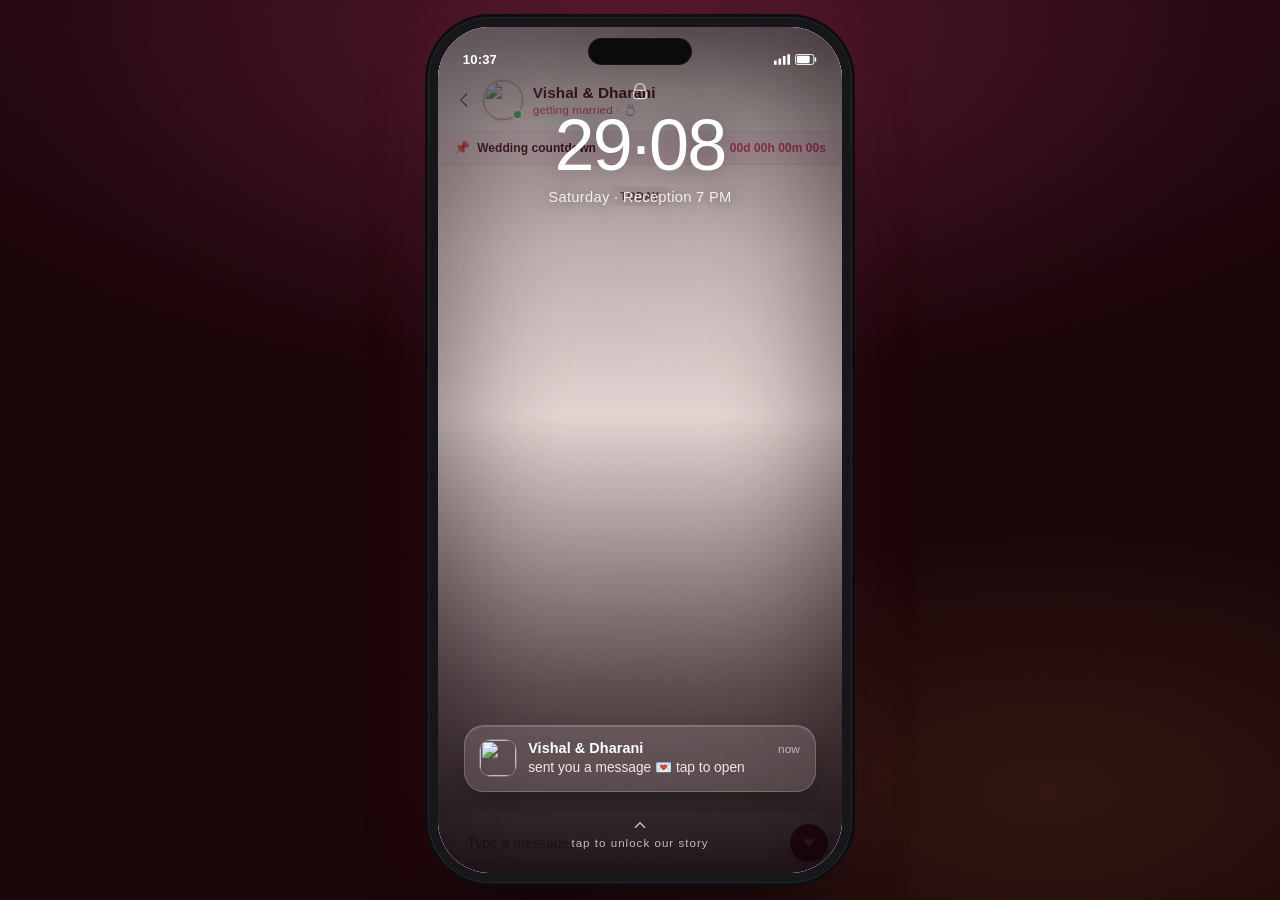
==== chat/index.html @ 829e7254 "Add initial implementation of wedding invitation chat interface with HTML, CSS, and JavaScript. Incl" ====
<!DOCTYPE html>
<html lang="en">
<head>
<meta charset="UTF-8">
<meta name="viewport" content="width=device-width, initial-scale=1.0, viewport-fit=cover">
<title>Vishal &amp; Dharani — Love, Texted</title>
<meta name="description" content="Vishal and Dharani are getting married — 29 & 30 August 2026, Sree Varaaham A/C Mahal, Chennai. Open the chat to see the details.">
<link rel="preconnect" href="https://fonts.googleapis.com">
<link rel="preconnect" href="https://fonts.gstatic.com" crossorigin>
<link href="https://fonts.googleapis.com/css2?family=Cormorant+Garamond:ital,wght@0,500;0,600;1,500&family=Great+Vibes&family=Caveat:wght@500;600;700&display=swap" rel="stylesheet">
<link rel="stylesheet" href="styles.css">
</head>
<body>

<div class="grain" aria-hidden="true"></div>

<audio class="bg-audio" data-bg-audio loop preload="none">
  <source src="audio/wedding-music.mp3" type="audio/mpeg">
</audio>

<div class="stage">
<div class="phone" data-phone>

  <!-- ============ STATUS BAR ============ -->
  <div class="statusbar">
    <span class="statusbar__time" data-clock>9:41</span>
    <span class="statusbar__icons">
      <svg viewBox="0 0 18 12" width="16" height="11" aria-hidden="true"><rect x="0" y="7" width="3" height="5" rx=".5" fill="currentColor"/><rect x="5" y="5" width="3" height="7" rx=".5" fill="currentColor"/><rect x="10" y="2" width="3" height="10" rx=".5" fill="currentColor"/><rect x="15" y="0" width="3" height="12" rx=".5" fill="currentColor"/></svg>
      <svg viewBox="0 0 24 12" width="22" height="11" aria-hidden="true"><rect x=".5" y=".5" width="20" height="11" rx="2.5" stroke="currentColor" fill="none"/><rect x="2" y="2" width="14" height="8" rx="1.5" fill="currentColor"/><rect x="21.5" y="3.5" width="1.6" height="5" rx=".8" fill="currentColor"/></svg>
    </span>
  </div>

  <div class="phone__body">

    <!-- ============ LOCK SCREEN ============ -->
    <section class="lock" data-lock aria-label="Lock screen — tap to open the invitation">
      <div class="lock__bg" style="background-image:url('images/lock-bg.jpg')" aria-hidden="true"></div>
      <div class="lock__veil" aria-hidden="true"></div>

      <div class="lock__hearts" aria-hidden="true">
        <span>♥</span><span>♥</span><span>♥</span><span>♥</span><span>♥</span>
      </div>

      <div class="lock__clock">
        <svg class="lock__padlock" viewBox="0 0 24 24" width="20" height="20" aria-hidden="true"><path d="M6 10V8a6 6 0 1 1 12 0v2" stroke="currentColor" stroke-width="1.6" fill="none" stroke-linecap="round"/><rect x="4.5" y="10" width="15" height="10" rx="2.5" stroke="currentColor" stroke-width="1.6" fill="none"/></svg>
        <p class="lock__date">29·08</p>
        <p class="lock__year">Saturday · Reception 7 PM</p>
      </div>

      <button type="button" class="lock__notif" data-unlock>
        <img class="lock__notif-avatar" src="images/avatar-vishal.jpg" alt="">
        <span class="lock__notif-body">
          <span class="lock__notif-row">
            <strong>Vishal &amp; Dharani</strong>
            <em>now</em>
          </span>
          <span class="lock__notif-preview">sent you a message 💌 tap to open</span>
        </span>
      </button>

      <div class="lock__hint">
        <svg viewBox="0 0 24 24" width="18" height="18" aria-hidden="true"><path d="m6 15 6-6 6 6" stroke="currentColor" stroke-width="2" fill="none" stroke-linecap="round" stroke-linejoin="round"/></svg>
        <span>Tap to unlock our story</span>
      </div>
    </section>

    <!-- ============ CHAT APP ============ -->
    <section class="chatapp" aria-label="Chat thread">
      <header class="chatapp__header">
        <svg class="chatapp__back" viewBox="0 0 24 24" width="20" height="20" aria-hidden="true"><path d="m15 5-7 7 7 7" stroke="currentColor" stroke-width="2" fill="none" stroke-linecap="round" stroke-linejoin="round"/></svg>
        <span class="chatapp__avatar-wrap">
          <img class="chatapp__avatar" src="images/avatar-dharani.jpg" alt="">
          <span class="chatapp__dot" aria-hidden="true"></span>
        </span>
        <span class="chatapp__who">
          <strong>Vishal &amp; Dharani</strong>
          <em data-status>getting married · 💍</em>
        </span>
        <button type="button" class="sound-toggle" data-sound-toggle aria-label="Mute music" aria-pressed="true" hidden>
          <svg class="sound-toggle__icon sound-toggle__icon--on" viewBox="0 0 24 24" width="16" height="16" aria-hidden="true">
            <path d="M4 9v6h4l5 5V4L8 9H4Z" fill="currentColor"/>
            <path d="M16.3 8.7a5 5 0 0 1 0 6.6" stroke="currentColor" stroke-width="1.8" fill="none" stroke-linecap="round"/>
          </svg>
          <svg class="sound-toggle__icon sound-toggle__icon--off" viewBox="0 0 24 24" width="16" height="16" aria-hidden="true">
            <path d="M4 9v6h4l5 5V4L8 9H4Z" fill="currentColor"/>
            <path d="m15.5 9 5 6M20.5 9l-5 6" stroke="currentColor" stroke-width="1.8" fill="none" stroke-linecap="round"/>
          </svg>
        </button>
      </header>

      <div class="chatapp__pinned">
        <span class="pinned__pin">📌</span>
        <span class="pinned__label">Wedding countdown</span>
        <span class="pinned__count" data-countdown="2026-08-29T19:00:00+05:30">
          <span data-days>00</span>d <span data-hours>00</span>h <span data-minutes>00</span>m <span data-seconds>00</span>s
        </span>
        <button type="button" class="skip-btn" data-skip hidden>Skip ⏭</button>
      </div>

      <div class="chatapp__scroll" data-scroll>

        <div class="daydiv"><span>Today</span></div>

        <div class="msg-group msg-group--d seq-pending">
          <img class="msg-avatar" src="images/avatar-dharani.jpg" alt="Dharani">
          <div class="bubbles">
            <p class="bubble bubble--d" data-seq="d" hidden>hiii 👋</p>
            <p class="bubble bubble--d" data-seq="d" hidden>ok so... we've been keeping a little secret</p>
          </div>
        </div>

        <div class="msg-group msg-group--v seq-pending">
          <img class="msg-avatar" src="images/avatar-vishal.jpg" alt="Vishal">
          <div class="bubbles">
            <p class="bubble bubble--v" data-seq="v" hidden>should we tell them?</p>
            <p class="bubble bubble--v" data-seq="v" hidden>yeah let's tell them 😄</p>
          </div>
        </div>

        <div class="msg-sticker msg-sticker--d" data-seq="d" hidden>
          <img src="images/sticker-good-morning.png" alt="Good morning! sticker">
        </div>

        <div class="msg-group msg-group--d seq-pending">
          <img class="msg-avatar" src="images/avatar-dharani.jpg" alt="Dharani">
          <div class="bubbles">
            <p class="bubble bubble--d bubble--shout" data-seq="d" hidden>WE'RE GETTING MARRIED 💍❤️</p>
          </div>
        </div>

        <div class="msg-sticker msg-sticker--v" data-seq="v" hidden>
          <img src="images/sticker-approved.png" alt="Approved! sticker">
        </div>

        <div class="msg-group msg-group--d seq-pending">
          <img class="msg-avatar" src="images/avatar-dharani.jpg" alt="Dharani">
          <div class="bubbles">
            <p class="bubble bubble--d" data-seq="d" hidden>we want you there for all of it. no excuses 😤</p>
          </div>
        </div>

        <div class="msg-card" data-seq="c" hidden>
          <div class="card card--date">
            <p class="card__eyebrow">💌 Save the Date</p>
            <p class="card__title">29 &amp; 30 August 2026</p>
            <p class="card__sub">Chennai, Tamil Nadu</p>
          </div>
        </div>

        <div class="msg-sticker msg-sticker--d" data-seq="d" hidden>
          <img src="images/sticker-wow.png" alt="Wow! sticker">
        </div>

        <div class="msg-group msg-group--v seq-pending">
          <img class="msg-avatar" src="images/avatar-vishal.jpg" alt="Vishal">
          <div class="bubbles">
            <p class="bubble bubble--v" data-seq="v" hidden>day one —</p>
          </div>
        </div>

        <div class="msg-card" data-seq="c" hidden>
          <div class="card card--event">
            <p class="card__eyebrow">🥂 Reception</p>
            <p class="card__title">Saturday, 29 August</p>
            <p class="card__sub">7:00 PM onwards</p>
          </div>
        </div>

        <div class="msg-group msg-group--d seq-pending">
          <img class="msg-avatar" src="images/avatar-dharani.jpg" alt="Dharani">
          <div class="bubbles">
            <p class="bubble bubble--d" data-seq="d" hidden>day two, the real deal —</p>
          </div>
        </div>

        <div class="msg-card" data-seq="c" hidden>
          <div class="card card--event">
            <p class="card__eyebrow">💍 Wedding</p>
            <p class="card__title">Sunday, 30 August</p>
            <p class="card__sub">7:30 – 9:00 AM</p>
          </div>
        </div>

        <div class="msg-sticker msg-sticker--v" data-seq="v" hidden>
          <img src="images/sticker-too-cute.png" alt="Too cute! sticker">
        </div>

        <div class="msg-group msg-group--v seq-pending">
          <img class="msg-avatar" src="images/avatar-vishal.jpg" alt="Vishal">
          <div class="bubbles">
            <p class="bubble bubble--v" data-seq="v" hidden>here's where to find us 📍</p>
          </div>
        </div>

        <a class="msg-card msg-card--link" data-seq="c" hidden href="https://www.google.com/maps/search/?api=1&query=Sree+Varaaham+A%2FC+Mahal%2C+231+Jawaharlal+Nehru+Salai%2C+Koyambedu%2C+Chennai%2C+Tamil+Nadu+600107" target="_blank" rel="noopener">
          <div class="card card--location">
            <div class="card__map" aria-hidden="true">
              <svg viewBox="0 0 24 24" width="26" height="26"><path d="M20 10c0 5-8 12-8 12s-8-7-8-12a8 8 0 0 1 16 0Z" fill="currentColor"/><circle cx="12" cy="10" r="3" fill="#fff"/></svg>
            </div>
            <p class="card__title">Sree Varaaham A/C Mahal</p>
            <p class="card__sub">231, Jawaharlal Nehru Salai,<br>Koyambedu, Chennai, TN 600107</p>
            <span class="card__btn">View on Google Maps →</span>
          </div>
        </a>

        <div class="msg-group msg-group--d seq-pending">
          <img class="msg-avatar" src="images/avatar-dharani.jpg" alt="Dharani">
          <div class="bubbles">
            <p class="bubble bubble--d" data-seq="d" hidden>a few of our favourites 🤍 swipe →</p>
          </div>
        </div>

        <div class="msg-photos" data-seq="d" hidden>
          <img src="images/photo-1.jpg" alt="Vishal and Dharani holding hands" loading="lazy">
          <img src="images/photo-2.jpg" alt="Vishal and Dharani at the reception" loading="lazy">
          <img src="images/photo-3.jpg" alt="Vishal and Dharani cutting the cake" loading="lazy">
        </div>

        <div class="msg-sticker msg-sticker--d" data-seq="d" hidden>
          <img src="images/sticker-hey-you.png" alt="Hey you! sticker">
        </div>

        <div class="msg-group msg-group--v seq-pending">
          <img class="msg-avatar" src="images/avatar-vishal.jpg" alt="Vishal">
          <div class="bubbles">
            <p class="bubble bubble--v" data-seq="v" hidden>seriously though —</p>
            <p class="bubble bubble--v" data-seq="v" hidden>thank you for being part of our story. it means everything that you'll be there</p>
          </div>
        </div>

        <div class="msg-sticker msg-sticker--d" data-seq="d" hidden>
          <img src="images/sticker-good-night.png" alt="Good night sticker">
        </div>

        <div class="msg-group msg-group--d seq-pending">
          <img class="msg-avatar" src="images/avatar-dharani.jpg" alt="Dharani">
          <div class="bubbles">
            <p class="bubble bubble--d" data-seq="d" hidden>see you on the dance floor 💃🕺</p>
          </div>
        </div>

        <div class="msg-card msg-card--final" data-seq="c" hidden>
          <div class="card card--final">
            <p class="card__eyebrow">💌 You're Invited</p>
            <p class="card__title script">Vishal &amp; Dharani</p>
            <p class="card__sub">29 – 30 August 2026 · Chennai</p>
            <button type="button" class="card__btn card__btn--action" data-add-calendar>+ Add to Calendar</button>
          </div>
        </div>

        <div class="sticker-tray" data-stickertray hidden>
          <p class="sticker-tray__label">our sticker pack 📦</p>
          <div class="sticker-tray__row">
            <img src="images/sticker-whattt.png" alt="">
            <img src="images/sticker-huh.png" alt="">
            <img src="images/sticker-so-sleepy.png" alt="">
            <img src="images/sticker-reminding-you.png" alt="">
            <img src="images/sticker-nice.png" alt="">
            <img src="images/sticker-achoo.png" alt="">
            <img src="images/sticker-angry.png" alt="">
            <img src="images/sticker-huh-triple.png" alt="">
            <img src="images/sticker-am-i-cool.png" alt="">
            <img src="images/sticker-yum.png" alt="">
          </div>
        </div>

        <p class="chatapp__end" data-end hidden>You're all caught up 🤍</p>
      </div>

      <div class="chatapp__inputbar">
        <span class="inputbar__field">Type a message…</span>
        <span class="inputbar__send">♥</span>
      </div>
    </section>

  </div>
</div>
</div>

<script src="script.js"></script>
</body>
</html>
---- chat/styles.css ----
/* =========================================================
   Vishal & Dharani — "Love, Texted"
   A phone lock-screen that unlocks into a live chat thread.
   Maroon, antique gold and blush. Premium finish throughout.
   ========================================================= */

:root{
  /* ---- palette ---- */
  --burgundy:#7a1c33;
  --burgundy-deep:#43101c;
  --burgundy-ink:#2d0a14;
  --rose:#c4707f;
  --rose-soft:#e6c2c9;
  --blush:#f8e6e8;
  --blush-deep:#f0d2d7;
  --cream:#fdf6f2;
  --gold:#b0802c;
  --gold-bright:#d8ab57;
  --gold-pale:#efdcb2;
  --ink:#33121d;
  --ink-soft:#6d4450;
  --ink-faint:#9a7a83;
  --love:#dc4a74;
  --love-bright:#ff7d9e;

  /* ---- chat surfaces ---- */
  --chat-bg:#f4e6e3;
  --bubble-d:#ffffff;
  --bubble-d-ink:#3d0f1c;
  --bubble-v:#7a1c33;
  --bubble-v-ink:#fdeee2;

  /* ---- lines & shadows (warm-tinted, never pure black) ---- */
  --hair:rgba(176,128,44,.22);
  --hair-soft:rgba(67,16,28,.08);
  --sh-sm:0 1px 2px rgba(67,16,28,.06), 0 2px 6px rgba(67,16,28,.05);
  --sh-md:0 2px 6px rgba(67,16,28,.06), 0 10px 24px -8px rgba(67,16,28,.16);
  --sh-lg:0 4px 12px rgba(67,16,28,.08), 0 22px 44px -14px rgba(67,16,28,.24);

  /* ---- type ---- */
  --font-script:'Great Vibes', cursive;
  --font-hand:'Caveat', cursive;
  --font-display:'Cormorant Garamond', Georgia, serif;
  --font-ui:-apple-system, BlinkMacSystemFont, 'Segoe UI', Roboto, 'Helvetica Neue', sans-serif;

  /* ---- motion ---- */
  --ease:cubic-bezier(.16,1,.3,1);
  --ease-soft:cubic-bezier(.4,0,.2,1);

  /* ---- metrics ---- */
  --sb-h:2.15rem;
}

*,*::before,*::after{ box-sizing:border-box; -webkit-tap-highlight-color:transparent; }
[hidden]{ display:none !important; }

html{ height:100%; }
body{
  margin:0; height:100%;
  font-family:var(--font-ui);
  font-size:16px;
  background:var(--burgundy-ink);
  color:var(--ink);
  overflow:hidden;
  -webkit-font-smoothing:antialiased;
  -moz-osx-font-smoothing:grayscale;
  text-rendering:optimizeLegibility;
}
img,svg{ display:block; max-width:100%; }
a{ color:inherit; text-decoration:none; }
p{ margin:0; }
button{ font:inherit; color:inherit; }

:focus-visible{ outline:2px solid var(--love); outline-offset:3px; border-radius:6px; }

.grain{
  position:fixed; inset:0; pointer-events:none; z-index:9999;
  opacity:.03; mix-blend-mode:overlay;
  background-image:url("data:image/svg+xml,%3Csvg xmlns='http://www.w3.org/2000/svg' width='120' height='120'%3E%3Cfilter id='n'%3E%3CfeTurbulence type='fractalNoise' baseFrequency='0.9' numOctaves='2' stitchTiles='stitch'/%3E%3C/filter%3E%3Crect width='100%25' height='100%25' filter='url(%23n)'/%3E%3C/svg%3E");
}

/* =========================================================
   STAGE — ambient backdrop framing the phone
   ========================================================= */
.stage{
  position:fixed; inset:0;
  display:flex; align-items:center; justify-content:center;
  background:
    radial-gradient(80% 55% at 50% 8%, rgba(220,74,116,.16) 0%, transparent 60%),
    radial-gradient(70% 50% at 82% 88%, rgba(176,128,44,.14) 0%, transparent 60%),
    radial-gradient(120% 90% at 50% -10%, #3d1020 0%, #1b0509 62%),
    #140407;
}

/* =========================================================
   PHONE
   ========================================================= */
.phone{
  position:relative;
  width:100%; height:100%;
  background:var(--chat-bg);
  overflow:hidden;
  isolation:isolate;
}

@media (min-width:640px){
  .stage{ padding:2.5rem 1rem; }
  .phone{
    width:404px; height:872px; max-height:94svh;
    border-radius:52px;
    box-shadow:
      /* titanium bezel */
      0 0 0 9px #16161a,
      0 0 0 10px rgba(255,255,255,.10),
      0 0 0 13px #0d0d10,
      /* lift + ambient bloom */
      0 50px 80px -24px rgba(0,0,0,.72),
      0 0 90px -10px rgba(220,74,116,.18);
  }
  /* dynamic island */
  .phone::before{
    content:''; position:absolute; top:11px; left:50%; transform:translateX(-50%);
    width:104px; height:27px; background:#0a0a0c; border-radius:999px; z-index:70;
    box-shadow:inset 0 0 0 1px rgba(255,255,255,.05);
  }
  /* screen gloss */
  .phone::after{
    content:''; position:absolute; inset:0; z-index:65; pointer-events:none;
    border-radius:inherit;
    background:linear-gradient(126deg, rgba(255,255,255,.13) 0%, rgba(255,255,255,.03) 22%, transparent 42%);
  }
}

/* =========================================================
   STATUS BAR — overlays both screens
   ========================================================= */
.statusbar{
  position:absolute; top:0; left:0; right:0; z-index:60;
  height:calc(var(--sb-h) + env(safe-area-inset-top));
  padding:env(safe-area-inset-top) 1.55rem 0;
  display:flex; align-items:center; justify-content:space-between;
  font-size:.82rem; font-weight:600; letter-spacing:.01em;
  color:#fff;
  transition:color .5s var(--ease-soft);
  pointer-events:none;
}
.phone--unlocked .statusbar{ color:var(--burgundy-deep); }
.statusbar__time{ font-variant-numeric:tabular-nums; }
.statusbar__icons{ display:flex; align-items:center; gap:.35rem; }

@media (min-width:640px){
  .statusbar{ padding-top:.95rem; height:calc(var(--sb-h) + .95rem); }
}

/* =========================================================
   PHONE BODY
   ========================================================= */
.phone__body{ position:absolute; inset:0; }

/* =========================================================
   LOCK SCREEN
   ========================================================= */
.lock{
  position:absolute; inset:0; z-index:30;
  display:flex; flex-direction:column; align-items:center;
  padding:calc(var(--sb-h) + env(safe-area-inset-top)) 0 0;
  overflow:hidden; cursor:pointer;
  transition:transform 1s var(--ease), opacity .8s var(--ease-soft), filter .8s var(--ease-soft);
}
.phone--unlocked .lock{
  transform:translateY(-100%) scale(.98);
  opacity:0; filter:blur(6px);
  pointer-events:none;
}

/* lock-bg.jpg is pre-cropped to the screen's aspect, so keep the scale
   near 1 — anything more crops the couple's faces out of frame */
.lock__bg{
  position:absolute; inset:0;
  background-size:cover; background-position:50% 50%;
  /* only a light blur — the couple should still read as a photo */
  filter:blur(4px) saturate(1.08) brightness(.82) contrast(1.04);
  transform:scale(1.01);
  animation:lock-drift 28s ease-in-out infinite alternate;
}
@keyframes lock-drift{
  from{ transform:scale(1.01); }
  to{ transform:scale(1.05); }
}
/* legibility scrims sit only where text and the notification live */
.lock__veil{
  position:absolute; inset:0;
  background:
    linear-gradient(180deg, rgba(18,4,9,.62) 0%, rgba(18,4,9,.24) 26%, rgba(18,4,9,.08) 46%, rgba(16,3,8,.66) 78%, rgba(14,3,7,.9) 100%);
}
/* inner vignette for depth */
.lock::after{
  content:''; position:absolute; inset:0; pointer-events:none;
  box-shadow:inset 0 0 100px 24px rgba(14,3,7,.42);
}

.lock__hearts{ position:absolute; inset:0; overflow:hidden; z-index:1; }
.lock__hearts span{
  position:absolute; bottom:-8%; color:var(--love-bright); opacity:0;
  font-size:1.05rem; animation:heart-rise linear infinite;
  filter:drop-shadow(0 0 8px rgba(255,125,158,.55));
}
.lock__hearts span:nth-child(1){ left:11%; animation-duration:13s; animation-delay:0s; }
.lock__hearts span:nth-child(2){ left:31%; font-size:1.35rem; animation-duration:17s; animation-delay:3s; }
.lock__hearts span:nth-child(3){ left:52%; font-size:.8rem; animation-duration:11s; animation-delay:6s; }
.lock__hearts span:nth-child(4){ left:71%; animation-duration:15s; animation-delay:1.5s; }
.lock__hearts span:nth-child(5){ left:87%; font-size:1.25rem; animation-duration:14s; animation-delay:8s; }
@keyframes heart-rise{
  0%{ transform:translate3d(0,0,0) rotate(0deg); opacity:0; }
  14%{ opacity:.75; }
  86%{ opacity:.3; }
  100%{ transform:translate3d(10px,-105%,0) rotate(18deg); opacity:0; }
}

.lock__clock{
  position:relative; z-index:2; text-align:center; color:#fff;
  margin-top:5%;
  animation:lock-in 1.1s var(--ease) both;
}
@keyframes lock-in{ from{ opacity:0; transform:translateY(-10px); } to{ opacity:1; transform:none; } }
.lock__padlock{ opacity:.7; margin:0 auto .55rem; }
.lock__date{
  font-size:clamp(3.4rem,15.5vw,4.5rem); font-weight:200; line-height:.98;
  letter-spacing:-.025em;
  text-shadow:0 2px 30px rgba(0,0,0,.45);
}
.lock__year{
  font-size:.92rem; font-weight:500; margin-top:.5rem;
  color:rgba(255,255,255,.86); letter-spacing:.02em;
  text-shadow:0 1px 12px rgba(0,0,0,.5);
}

.lock__notif{
  position:relative; z-index:2; margin:auto 0 1.5rem;
  width:calc(100% - 2rem); max-width:352px;
  display:flex; align-items:flex-start; gap:.75rem; text-align:left;
  background:rgba(255,255,255,.13);
  backdrop-filter:blur(24px) saturate(1.3);
  -webkit-backdrop-filter:blur(24px) saturate(1.3);
  border:1px solid rgba(255,255,255,.20);
  border-radius:20px; padding:.9rem .95rem; cursor:pointer;
  color:#fff; overflow:hidden;
  box-shadow:0 12px 34px -10px rgba(0,0,0,.55), inset 0 1px 0 rgba(255,255,255,.14);
  animation:notif-in .9s var(--ease) 1.15s both, notif-bob 4.5s ease-in-out 2.4s infinite;
}
/* glass sheen sweep */
.lock__notif::after{
  content:''; position:absolute; top:0; bottom:0; left:-60%; width:45%;
  background:linear-gradient(100deg, transparent, rgba(255,255,255,.22), transparent);
  transform:skewX(-18deg);
  animation:sheen 5.5s ease-in-out 3s infinite;
}
@keyframes sheen{ 0%{ left:-60%; } 55%,100%{ left:130%; } }
@keyframes notif-in{ from{ opacity:0; transform:translateY(-18px) scale(.95); } to{ opacity:1; transform:none; } }
@keyframes notif-bob{ 0%,100%{ transform:translateY(0); } 50%{ transform:translateY(-3px); } }
.lock__notif-avatar{
  width:36px; height:36px; border-radius:11px; object-fit:cover; flex:none;
  box-shadow:0 0 0 1px rgba(255,255,255,.22);
}
.lock__notif-body{ display:flex; flex-direction:column; gap:.18rem; min-width:0; flex:1; }
.lock__notif-row{ display:flex; align-items:baseline; justify-content:space-between; gap:.5rem; }
.lock__notif-row strong{ font-size:.9rem; font-weight:650; letter-spacing:.005em; }
.lock__notif-row em{ font-style:normal; opacity:.62; font-size:.74rem; flex:none; }
.lock__notif-preview{
  font-size:.86rem; color:rgba(255,255,255,.88);
  overflow:hidden; text-overflow:ellipsis; white-space:nowrap;
}

.lock__hint{
  position:relative; z-index:2; margin-bottom:1.5rem;
  display:flex; flex-direction:column; align-items:center; gap:.2rem;
  color:rgba(255,255,255,.7); font-size:.72rem; letter-spacing:.09em;
  text-transform:lowercase;
}
.lock__hint svg{ animation:hint-bounce 2s ease-in-out infinite; }
@keyframes hint-bounce{
  0%,100%{ transform:translateY(2px); opacity:.45; }
  50%{ transform:translateY(-4px); opacity:1; }
}

/* =========================================================
   CHAT APP
   ========================================================= */
.chatapp{
  position:absolute; inset:0; z-index:10;
  display:flex; flex-direction:column;
  background:
    radial-gradient(circle at 6% 3%, rgba(220,74,116,.055) 0, transparent 42%),
    radial-gradient(circle at 94% 97%, rgba(176,128,44,.07) 0, transparent 42%),
    linear-gradient(180deg, #f6e9e6 0%, var(--chat-bg) 45%, #f0dcd8 100%);
}

/* ---- header ---- */
.chatapp__header{
  flex:none; display:flex; align-items:center; gap:.65rem;
  padding:calc(var(--sb-h) + env(safe-area-inset-top) + .3rem) 1rem .7rem;
  background:rgba(253,246,242,.82);
  backdrop-filter:blur(20px) saturate(1.4);
  -webkit-backdrop-filter:blur(20px) saturate(1.4);
  border-bottom:1px solid var(--hair-soft);
  box-shadow:0 1px 0 rgba(255,255,255,.5) inset;
  position:relative; z-index:5;
}
@media (min-width:640px){
  .chatapp__header{ padding-top:calc(var(--sb-h) + .95rem + .3rem); }
}
.chatapp__back{ color:var(--burgundy); flex:none; opacity:.75; }
.chatapp__avatar-wrap{ position:relative; flex:none; }
.chatapp__avatar{
  width:38px; height:38px; border-radius:50%; object-fit:cover;
  box-shadow:0 0 0 1.5px rgba(176,128,44,.45), var(--sh-sm);
}
.chatapp__dot{
  position:absolute; right:-1px; bottom:-1px;
  width:11px; height:11px; border-radius:50%;
  background:#3ec46d; border:2px solid var(--cream);
}
.chatapp__who{ display:flex; flex-direction:column; line-height:1.25; flex:1; min-width:0; }
.chatapp__who strong{
  font-size:.96rem; font-weight:650; color:var(--burgundy-deep);
  letter-spacing:.004em;
}
.chatapp__who em{
  font-style:normal; font-size:.735rem; color:var(--love);
  letter-spacing:.01em; transition:opacity .3s var(--ease-soft);
}

.sound-toggle{
  flex:none; display:flex; align-items:center; justify-content:center;
  width:34px; height:34px; border-radius:50%; border:none; cursor:pointer;
  background:rgba(122,28,51,.08); color:var(--burgundy);
  transition:background .25s var(--ease-soft), transform .2s var(--ease);
}
.sound-toggle:hover{ background:rgba(122,28,51,.16); transform:scale(1.05); }
.sound-toggle:active{ transform:scale(.94); }
.sound-toggle__icon--off{ display:none; }
.sound-toggle.is-muted .sound-toggle__icon--on{ display:none; }
.sound-toggle.is-muted .sound-toggle__icon--off{ display:block; }

/* ---- pinned countdown ---- */
.chatapp__pinned{
  flex:none; display:flex; align-items:center; gap:.45rem;
  padding:.55rem 1rem; font-size:.75rem; color:var(--burgundy-deep);
  background:linear-gradient(180deg, var(--blush), #f4dade);
  border-bottom:1px solid var(--hair);
  position:relative; z-index:4;
}
.pinned__pin{ font-size:.8rem; }
.pinned__label{ flex:1; font-weight:600; letter-spacing:.005em; }
.pinned__count{
  font-variant-numeric:tabular-nums; font-weight:700; color:var(--love);
  letter-spacing:.005em;
}
.skip-btn{
  flex:none; border:none; cursor:pointer;
  background:rgba(122,28,51,.10); color:var(--burgundy);
  padding:.32rem .62rem; border-radius:999px;
  font-size:.68rem; font-weight:700; letter-spacing:.02em;
  transition:background .2s var(--ease-soft), transform .2s var(--ease);
}
.skip-btn:hover{ background:rgba(122,28,51,.2); transform:translateY(-1px); }
.skip-btn:active{ transform:translateY(0); }

/* ---- scroll log ---- */
.chatapp__scroll{
  flex:1; min-height:0; overflow-y:auto; overflow-x:hidden;
  -webkit-overflow-scrolling:touch;
  padding:1.1rem .85rem 1.5rem;
  display:flex; flex-direction:column; gap:.62rem;
  scroll-behavior:smooth;
  overscroll-behavior:contain;
}
/* nothing in the log may shrink — items with their own overflow
   otherwise collapse to a zero automatic minimum size */
.chatapp__scroll > *{ flex:none; }

.chatapp__scroll::-webkit-scrollbar{ width:5px; }
.chatapp__scroll::-webkit-scrollbar-track{ background:transparent; }
.chatapp__scroll::-webkit-scrollbar-thumb{
  background:rgba(122,28,51,.16); border-radius:99px;
}
.chatapp__scroll::-webkit-scrollbar-thumb:hover{ background:rgba(122,28,51,.28); }

/* ---- day divider ---- */
.daydiv{ display:flex; justify-content:center; margin:.15rem 0 .45rem; }
.daydiv span{
  font-size:.66rem; font-weight:600; letter-spacing:.07em; text-transform:uppercase;
  color:var(--ink-soft);
  background:rgba(122,28,51,.07); padding:.32rem .85rem; border-radius:999px;
  box-shadow:inset 0 0 0 1px rgba(255,255,255,.4);
}

/* ---- reveal animation ---- */
@keyframes msg-in{
  from{ opacity:0; transform:translateY(10px) scale(.975); }
  to{ opacity:1; transform:none; }
}
[data-seq]:not([hidden]){ animation:msg-in .42s var(--ease) both; }
.msg-group.seq-pending{ display:none; }

/* ---- message groups & bubbles ---- */
.msg-group{ display:flex; gap:.5rem; max-width:86%; }
.msg-group--d{ align-self:flex-start; }
.msg-group--v{ align-self:flex-end; flex-direction:row-reverse; }
.msg-avatar{
  width:27px; height:27px; border-radius:50%; object-fit:cover;
  flex:none; align-self:flex-end;
  box-shadow:0 0 0 1px rgba(255,255,255,.7), var(--sh-sm);
}
/* align-items must not be `stretch`, or a short bubble grows to match
   the widest one in its group instead of hugging its own text */
.bubbles{
  display:flex; flex-direction:column; gap:.26rem; min-width:0;
  align-items:flex-start;
}
.msg-group--v .bubbles{ align-items:flex-end; }

.bubble{
  position:relative;
  padding:.58rem .88rem; border-radius:19px;
  font-size:.925rem; line-height:1.44; letter-spacing:.002em;
  word-break:break-word;
}
.bubble--d{
  background:var(--bubble-d); color:var(--bubble-d-ink);
  border-bottom-left-radius:7px;
  box-shadow:var(--sh-sm), inset 0 0 0 1px rgba(122,28,51,.035);
}
.bubble--v{
  background:linear-gradient(165deg, #8a2340, var(--bubble-v) 60%, #6d1830);
  color:var(--bubble-v-ink);
  border-bottom-right-radius:7px;
  box-shadow:0 2px 6px rgba(67,16,28,.16), 0 8px 18px -8px rgba(67,16,28,.3), inset 0 1px 0 rgba(255,255,255,.09);
}
.bubble--shout{
  font-weight:750; font-size:1.02rem; letter-spacing:.005em;
}

/* timestamp inside the last bubble of a group */
.bubble__meta{
  display:block; margin-top:.2rem;
  font-size:.635rem; font-weight:500; letter-spacing:.03em;
  font-variant-numeric:tabular-nums;
  text-align:right; opacity:.5;
}
.bubble--d .bubble__meta{ color:var(--ink-soft); }
.bubble--v .bubble__meta{ color:rgba(253,238,226,.8); }

/* ---- sticker messages ---- */
.msg-sticker{ display:flex; }
.msg-sticker--d{ justify-content:flex-start; }
.msg-sticker--v{ justify-content:flex-end; }
.msg-sticker img{
  width:126px; height:auto;
  filter:drop-shadow(0 8px 14px rgba(67,16,28,.2));
}
.msg-sticker:not([hidden]){ animation:sticker-in .55s var(--ease) both; }
@keyframes sticker-in{
  0%{ opacity:0; transform:translateY(12px) scale(.82) rotate(-5deg); }
  62%{ opacity:1; transform:translateY(0) scale(1.04) rotate(1.5deg); }
  100%{ opacity:1; transform:none; }
}

/* ---- rich cards ---- */
.msg-card{ align-self:center; width:100%; max-width:298px; }
.card{
  position:relative; overflow:hidden;
  border-radius:20px; padding:1.15rem 1.15rem 1.2rem; text-align:center;
  background:linear-gradient(163deg, #fffdfc 0%, var(--blush) 78%, #f2d6da 100%);
  box-shadow:var(--sh-md), inset 0 0 0 1px var(--hair), inset 0 1px 0 rgba(255,255,255,.85);
}
.card__eyebrow{
  font-size:.665rem; font-weight:750; letter-spacing:.15em; text-transform:uppercase;
  color:var(--love);
}
.card__title{
  font-family:var(--font-display); font-weight:600;
  font-size:1.42rem; line-height:1.18; color:var(--burgundy);
  margin-top:.4rem; letter-spacing:.004em;
}
.card__title.script{
  font-family:var(--font-script); font-weight:400;
  font-size:2.5rem; line-height:1.06; margin-top:.5rem;
}
.card__sub{
  font-size:.815rem; color:var(--ink-soft); margin-top:.3rem; line-height:1.45;
}

/* location */
.card__map{
  width:48px; height:48px; margin:0 auto .6rem; border-radius:50%;
  display:flex; align-items:center; justify-content:center;
  background:linear-gradient(160deg, #8f2743, var(--burgundy) 65%, #61142a);
  color:#fff;
  box-shadow:0 6px 16px -4px rgba(122,28,51,.5), inset 0 1px 0 rgba(255,255,255,.18);
}
.card__btn{
  display:inline-block; margin-top:.8rem;
  font-size:.735rem; font-weight:700; letter-spacing:.02em; color:var(--burgundy);
}
.msg-card--link{ display:block; transition:transform .3s var(--ease); }
.msg-card--link:hover{ transform:translateY(-2px); }
.msg-card--link:hover .card{
  box-shadow:var(--sh-lg), inset 0 0 0 1px rgba(176,128,44,.4), inset 0 1px 0 rgba(255,255,255,.85);
}

/* final invite card — the hero moment */
.card--final{
  background:linear-gradient(163deg, #fffdf8 0%, #fbf0dd 55%, var(--gold-pale) 100%);
  box-shadow:var(--sh-lg), inset 0 0 0 1px rgba(176,128,44,.38), inset 0 1px 0 rgba(255,255,255,.9);
  padding:1.35rem 1.15rem 1.4rem;
}
/* gold foil shimmer sweep */
.card--final::after{
  content:''; position:absolute; top:0; bottom:0; left:-55%; width:40%;
  background:linear-gradient(100deg, transparent, rgba(255,255,255,.6), transparent);
  transform:skewX(-20deg);
  animation:sheen 6s ease-in-out 1.2s infinite;
}
.card__btn--action{
  position:relative; z-index:1;
  border:none; cursor:pointer;
  background:linear-gradient(160deg, #8f2743, var(--burgundy) 62%, #61142a);
  color:var(--gold-pale);
  padding:.66rem 1.25rem; border-radius:999px;
  font-size:.755rem; font-weight:700; letter-spacing:.045em;
  margin-top:1rem;
  box-shadow:0 6px 16px -5px rgba(122,28,51,.55), inset 0 1px 0 rgba(255,255,255,.16);
  transition:transform .25s var(--ease), box-shadow .25s var(--ease-soft), filter .25s var(--ease-soft);
}
.card__btn--action:hover{
  transform:translateY(-2px);
  filter:brightness(1.08);
  box-shadow:0 10px 24px -6px rgba(122,28,51,.6), inset 0 1px 0 rgba(255,255,255,.2);
}
.card__btn--action:active{ transform:translateY(0); }

/* ---- live typing indicator ---- */
.typing-row{
  display:flex; gap:.5rem; align-items:flex-end; max-width:86%;
  animation:msg-in .3s var(--ease) both;
}
.typing-row--d{ align-self:flex-start; }
.typing-row--v{ align-self:flex-end; flex-direction:row-reverse; }
.typing-row--c{ align-self:center; }
.typing-dots{
  display:inline-flex; gap:.3rem; align-items:center;
  background:var(--bubble-d); border-radius:19px; padding:.72rem 1rem;
  border-bottom-left-radius:7px;
  box-shadow:var(--sh-sm), inset 0 0 0 1px rgba(122,28,51,.035);
}
.typing-dots span{
  width:6.5px; height:6.5px; border-radius:50%; background:var(--rose);
  animation:typing-bounce 1.3s ease-in-out infinite;
}
.typing-dots span:nth-child(2){ animation-delay:.16s; }
.typing-dots span:nth-child(3){ animation-delay:.32s; }
@keyframes typing-bounce{
  0%,62%,100%{ transform:translateY(0); opacity:.42; }
  31%{ transform:translateY(-4.5px); opacity:1; }
}
.typing-dots--v{
  background:linear-gradient(165deg, #8a2340, var(--bubble-v));
  border-bottom-left-radius:19px; border-bottom-right-radius:7px;
  box-shadow:0 2px 6px rgba(67,16,28,.16), inset 0 1px 0 rgba(255,255,255,.08);
}
.typing-dots--v span{ background:rgba(255,255,255,.7); }

/* ---- photo gallery ---- */
.msg-photos{
  align-self:flex-start; display:flex; gap:.5rem;
  max-width:100%;
  overflow-x:auto; overflow-y:hidden;
  scroll-snap-type:x mandatory;
  padding-bottom:.35rem;
  -webkit-overflow-scrolling:touch;
  scrollbar-width:thin;
}
.msg-photos::-webkit-scrollbar{ height:4px; }
.msg-photos::-webkit-scrollbar-track{ background:transparent; }
.msg-photos::-webkit-scrollbar-thumb{ background:rgba(122,28,51,.2); border-radius:99px; }
.msg-photos img{
  scroll-snap-align:start; flex:none;
  width:168px; height:228px; object-fit:cover; object-position:50% 26%;
  border-radius:18px;
  box-shadow:var(--sh-md), inset 0 0 0 1px rgba(176,128,44,.2);
  transition:transform .35s var(--ease);
}
.msg-photos img:hover{ transform:translateY(-3px) scale(1.015); }

/* ---- sticker tray ---- */
.sticker-tray{ margin-top:.5rem; }
.sticker-tray__label{
  font-size:.68rem; font-weight:600; letter-spacing:.06em; text-transform:uppercase;
  color:var(--ink-faint); margin-bottom:.55rem; text-align:center;
}
.sticker-tray__row{
  display:flex; gap:.55rem; overflow-x:auto;
  padding:.2rem .35rem .55rem;
  -webkit-overflow-scrolling:touch;
  mask-image:linear-gradient(90deg, transparent, #000 5%, #000 95%, transparent);
  -webkit-mask-image:linear-gradient(90deg, transparent, #000 5%, #000 95%, transparent);
}
.sticker-tray__row::-webkit-scrollbar{ height:4px; }
.sticker-tray__row::-webkit-scrollbar-track{ background:transparent; }
.sticker-tray__row::-webkit-scrollbar-thumb{ background:rgba(122,28,51,.14); border-radius:99px; }
.sticker-tray__row img{
  flex:none; width:68px; height:auto; opacity:.9;
  transition:transform .3s var(--ease), opacity .3s var(--ease-soft);
}
.sticker-tray__row img:hover{ transform:translateY(-4px) scale(1.07); opacity:1; }

/* ---- end note ---- */
.chatapp__end{
  text-align:center; font-size:.72rem; letter-spacing:.03em;
  color:var(--ink-faint); margin-top:.5rem;
}
[data-stickertray]:not([hidden]), [data-end]:not([hidden]){
  animation:msg-in .6s var(--ease) both;
}

/* ---- input bar ---- */
.chatapp__inputbar{
  flex:none; display:flex; align-items:center; gap:.6rem;
  padding:.65rem .9rem calc(.7rem + env(safe-area-inset-bottom));
  background:rgba(253,246,242,.88);
  backdrop-filter:blur(20px) saturate(1.4);
  -webkit-backdrop-filter:blur(20px) saturate(1.4);
  border-top:1px solid var(--hair-soft);
  position:relative; z-index:5;
}
.inputbar__field{
  flex:1; padding:.62rem .95rem; border-radius:999px; background:#fff;
  color:var(--ink-faint); font-size:.865rem;
  box-shadow:inset 0 0 0 1px rgba(67,16,28,.09), var(--sh-sm);
}
.inputbar__send{
  flex:none; width:38px; height:38px; border-radius:50%;
  background:linear-gradient(160deg, #8f2743, var(--burgundy) 62%, #61142a);
  color:var(--gold-pale);
  display:flex; align-items:center; justify-content:center;
  font-size:1.05rem; cursor:pointer;
  box-shadow:0 5px 14px -4px rgba(122,28,51,.5), inset 0 1px 0 rgba(255,255,255,.16);
  transition:transform .2s var(--ease), filter .2s var(--ease-soft);
}
.inputbar__send:hover{ transform:scale(1.07); filter:brightness(1.1); }
.inputbar__send:active{ transform:scale(.93); }

/* =========================================================
   Reduced motion
   ========================================================= */
@media (prefers-reduced-motion: reduce){
  *,*::before,*::after{
    animation-duration:.01ms !important;
    animation-iteration-count:1 !important;
    transition-duration:.01ms !important;
  }
  html{ scroll-behavior:auto; }
  .chatapp__scroll{ scroll-behavior:auto; }
}
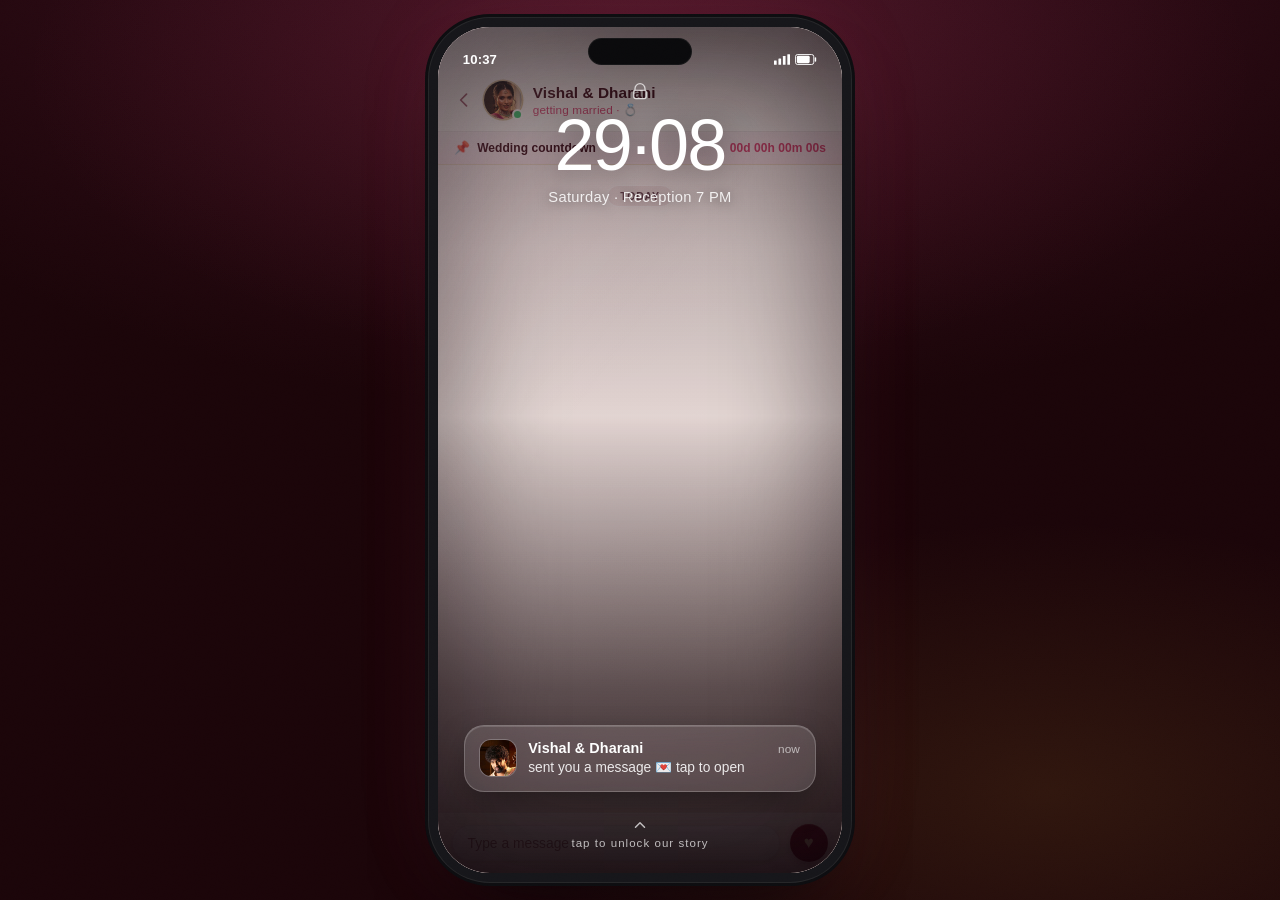
==== commit d9e9c963: "Add wedding invitation page with HTML, CSS, and JavaScript. Features include background music, inter" ====
--- a/chat/index.html
+++ b/chat/index.html
@@ -8,14 +8,14 @@
 <link rel="preconnect" href="https://fonts.googleapis.com">
 <link rel="preconnect" href="https://fonts.gstatic.com" crossorigin>
 <link href="https://fonts.googleapis.com/css2?family=Cormorant+Garamond:ital,wght@0,500;0,600;1,500&family=Great+Vibes&family=Caveat:wght@500;600;700&display=swap" rel="stylesheet">
-<link rel="stylesheet" href="styles.css">
+<link rel="stylesheet" href="/chat/styles.css">
 </head>
 <body>
 
 <div class="grain" aria-hidden="true"></div>
 
 <audio class="bg-audio" data-bg-audio loop preload="none">
-  <source src="audio/wedding-music.mp3" type="audio/mpeg">
+  <source src="/audio/wedding-music.mp3" type="/audio/mpeg">
 </audio>
 
 <div class="stage">
@@ -48,7 +48,7 @@
       </div>
 
       <button type="button" class="lock__notif" data-unlock>
-        <img class="lock__notif-avatar" src="images/avatar-vishal.jpg" alt="">
+        <img class="lock__notif-avatar" src="/images/avatar-vishal.jpg" alt="">
         <span class="lock__notif-body">
           <span class="lock__notif-row">
             <strong>Vishal &amp; Dharani</strong>
@@ -69,7 +69,7 @@
       <header class="chatapp__header">
         <svg class="chatapp__back" viewBox="0 0 24 24" width="20" height="20" aria-hidden="true"><path d="m15 5-7 7 7 7" stroke="currentColor" stroke-width="2" fill="none" stroke-linecap="round" stroke-linejoin="round"/></svg>
         <span class="chatapp__avatar-wrap">
-          <img class="chatapp__avatar" src="images/avatar-dharani.jpg" alt="">
+          <img class="chatapp__avatar" src="/images/avatar-dharani.jpg" alt="">
           <span class="chatapp__dot" aria-hidden="true"></span>
         </span>
         <span class="chatapp__who">
@@ -102,7 +102,7 @@
         <div class="daydiv"><span>Today</span></div>
 
         <div class="msg-group msg-group--d seq-pending">
-          <img class="msg-avatar" src="images/avatar-dharani.jpg" alt="Dharani">
+          <img class="msg-avatar" src="/images/avatar-dharani.jpg" alt="Dharani">
           <div class="bubbles">
             <p class="bubble bubble--d" data-seq="d" hidden>hiii 👋</p>
             <p class="bubble bubble--d" data-seq="d" hidden>ok so... we've been keeping a little secret</p>
@@ -110,7 +110,7 @@
         </div>
 
         <div class="msg-group msg-group--v seq-pending">
-          <img class="msg-avatar" src="images/avatar-vishal.jpg" alt="Vishal">
+          <img class="msg-avatar" src="/images/avatar-vishal.jpg" alt="Vishal">
           <div class="bubbles">
             <p class="bubble bubble--v" data-seq="v" hidden>should we tell them?</p>
             <p class="bubble bubble--v" data-seq="v" hidden>yeah let's tell them 😄</p>
@@ -118,22 +118,22 @@
         </div>
 
         <div class="msg-sticker msg-sticker--d" data-seq="d" hidden>
-          <img src="images/sticker-good-morning.png" alt="Good morning! sticker">
-        </div>
-
-        <div class="msg-group msg-group--d seq-pending">
-          <img class="msg-avatar" src="images/avatar-dharani.jpg" alt="Dharani">
+          <img src="/images/sticker-good-morning.png" alt="Good morning! sticker">
+        </div>
+
+        <div class="msg-group msg-group--d seq-pending">
+          <img class="msg-avatar" src="/images/avatar-dharani.jpg" alt="Dharani">
           <div class="bubbles">
             <p class="bubble bubble--d bubble--shout" data-seq="d" hidden>WE'RE GETTING MARRIED 💍❤️</p>
           </div>
         </div>
 
         <div class="msg-sticker msg-sticker--v" data-seq="v" hidden>
-          <img src="images/sticker-approved.png" alt="Approved! sticker">
-        </div>
-
-        <div class="msg-group msg-group--d seq-pending">
-          <img class="msg-avatar" src="images/avatar-dharani.jpg" alt="Dharani">
+          <img src="/images/sticker-approved.png" alt="Approved! sticker">
+        </div>
+
+        <div class="msg-group msg-group--d seq-pending">
+          <img class="msg-avatar" src="/images/avatar-dharani.jpg" alt="Dharani">
           <div class="bubbles">
             <p class="bubble bubble--d" data-seq="d" hidden>we want you there for all of it. no excuses 😤</p>
           </div>
@@ -148,11 +148,11 @@
         </div>
 
         <div class="msg-sticker msg-sticker--d" data-seq="d" hidden>
-          <img src="images/sticker-wow.png" alt="Wow! sticker">
-        </div>
-
-        <div class="msg-group msg-group--v seq-pending">
-          <img class="msg-avatar" src="images/avatar-vishal.jpg" alt="Vishal">
+          <img src="/images/sticker-wow.png" alt="Wow! sticker">
+        </div>
+
+        <div class="msg-group msg-group--v seq-pending">
+          <img class="msg-avatar" src="/images/avatar-vishal.jpg" alt="Vishal">
           <div class="bubbles">
             <p class="bubble bubble--v" data-seq="v" hidden>day one —</p>
           </div>
@@ -167,7 +167,7 @@
         </div>
 
         <div class="msg-group msg-group--d seq-pending">
-          <img class="msg-avatar" src="images/avatar-dharani.jpg" alt="Dharani">
+          <img class="msg-avatar" src="/images/avatar-dharani.jpg" alt="Dharani">
           <div class="bubbles">
             <p class="bubble bubble--d" data-seq="d" hidden>day two, the real deal —</p>
           </div>
@@ -182,11 +182,11 @@
         </div>
 
         <div class="msg-sticker msg-sticker--v" data-seq="v" hidden>
-          <img src="images/sticker-too-cute.png" alt="Too cute! sticker">
-        </div>
-
-        <div class="msg-group msg-group--v seq-pending">
-          <img class="msg-avatar" src="images/avatar-vishal.jpg" alt="Vishal">
+          <img src="/images/sticker-too-cute.png" alt="Too cute! sticker">
+        </div>
+
+        <div class="msg-group msg-group--v seq-pending">
+          <img class="msg-avatar" src="/images/avatar-vishal.jpg" alt="Vishal">
           <div class="bubbles">
             <p class="bubble bubble--v" data-seq="v" hidden>here's where to find us 📍</p>
           </div>
@@ -204,24 +204,24 @@
         </a>
 
         <div class="msg-group msg-group--d seq-pending">
-          <img class="msg-avatar" src="images/avatar-dharani.jpg" alt="Dharani">
+          <img class="msg-avatar" src="/images/avatar-dharani.jpg" alt="Dharani">
           <div class="bubbles">
             <p class="bubble bubble--d" data-seq="d" hidden>a few of our favourites 🤍 swipe →</p>
           </div>
         </div>
 
         <div class="msg-photos" data-seq="d" hidden>
-          <img src="images/photo-1.jpg" alt="Vishal and Dharani holding hands" loading="lazy">
-          <img src="images/photo-2.jpg" alt="Vishal and Dharani at the reception" loading="lazy">
-          <img src="images/photo-3.jpg" alt="Vishal and Dharani cutting the cake" loading="lazy">
-        </div>
-
-        <div class="msg-sticker msg-sticker--d" data-seq="d" hidden>
-          <img src="images/sticker-hey-you.png" alt="Hey you! sticker">
-        </div>
-
-        <div class="msg-group msg-group--v seq-pending">
-          <img class="msg-avatar" src="images/avatar-vishal.jpg" alt="Vishal">
+          <img src="/images/photo-1.jpg" alt="Vishal and Dharani holding hands" loading="lazy">
+          <img src="/images/photo-2.jpg" alt="Vishal and Dharani at the reception" loading="lazy">
+          <img src="/images/photo-3.jpg" alt="Vishal and Dharani cutting the cake" loading="lazy">
+        </div>
+
+        <div class="msg-sticker msg-sticker--d" data-seq="d" hidden>
+          <img src="/images/sticker-hey-you.png" alt="Hey you! sticker">
+        </div>
+
+        <div class="msg-group msg-group--v seq-pending">
+          <img class="msg-avatar" src="/images/avatar-vishal.jpg" alt="Vishal">
           <div class="bubbles">
             <p class="bubble bubble--v" data-seq="v" hidden>seriously though —</p>
             <p class="bubble bubble--v" data-seq="v" hidden>thank you for being part of our story. it means everything that you'll be there</p>
@@ -229,11 +229,11 @@
         </div>
 
         <div class="msg-sticker msg-sticker--d" data-seq="d" hidden>
-          <img src="images/sticker-good-night.png" alt="Good night sticker">
-        </div>
-
-        <div class="msg-group msg-group--d seq-pending">
-          <img class="msg-avatar" src="images/avatar-dharani.jpg" alt="Dharani">
+          <img src="/images/sticker-good-night.png" alt="Good night sticker">
+        </div>
+
+        <div class="msg-group msg-group--d seq-pending">
+          <img class="msg-avatar" src="/images/avatar-dharani.jpg" alt="Dharani">
           <div class="bubbles">
             <p class="bubble bubble--d" data-seq="d" hidden>see you on the dance floor 💃🕺</p>
           </div>
@@ -251,16 +251,16 @@
         <div class="sticker-tray" data-stickertray hidden>
           <p class="sticker-tray__label">our sticker pack 📦</p>
           <div class="sticker-tray__row">
-            <img src="images/sticker-whattt.png" alt="">
-            <img src="images/sticker-huh.png" alt="">
-            <img src="images/sticker-so-sleepy.png" alt="">
-            <img src="images/sticker-reminding-you.png" alt="">
-            <img src="images/sticker-nice.png" alt="">
-            <img src="images/sticker-achoo.png" alt="">
-            <img src="images/sticker-angry.png" alt="">
-            <img src="images/sticker-huh-triple.png" alt="">
-            <img src="images/sticker-am-i-cool.png" alt="">
-            <img src="images/sticker-yum.png" alt="">
+            <img src="/images/sticker-whattt.png" alt="">
+            <img src="/images/sticker-huh.png" alt="">
+            <img src="/images/sticker-so-sleepy.png" alt="">
+            <img src="/images/sticker-reminding-you.png" alt="">
+            <img src="/images/sticker-nice.png" alt="">
+            <img src="/images/sticker-achoo.png" alt="">
+            <img src="/images/sticker-angry.png" alt="">
+            <img src="/images/sticker-huh-triple.png" alt="">
+            <img src="/images/sticker-am-i-cool.png" alt="">
+            <img src="/images/sticker-yum.png" alt="">
           </div>
         </div>
 
@@ -277,6 +277,6 @@
 </div>
 </div>
 
-<script src="script.js"></script>
+<script src="/chat/script.js"></script>
 </body>
 </html>
